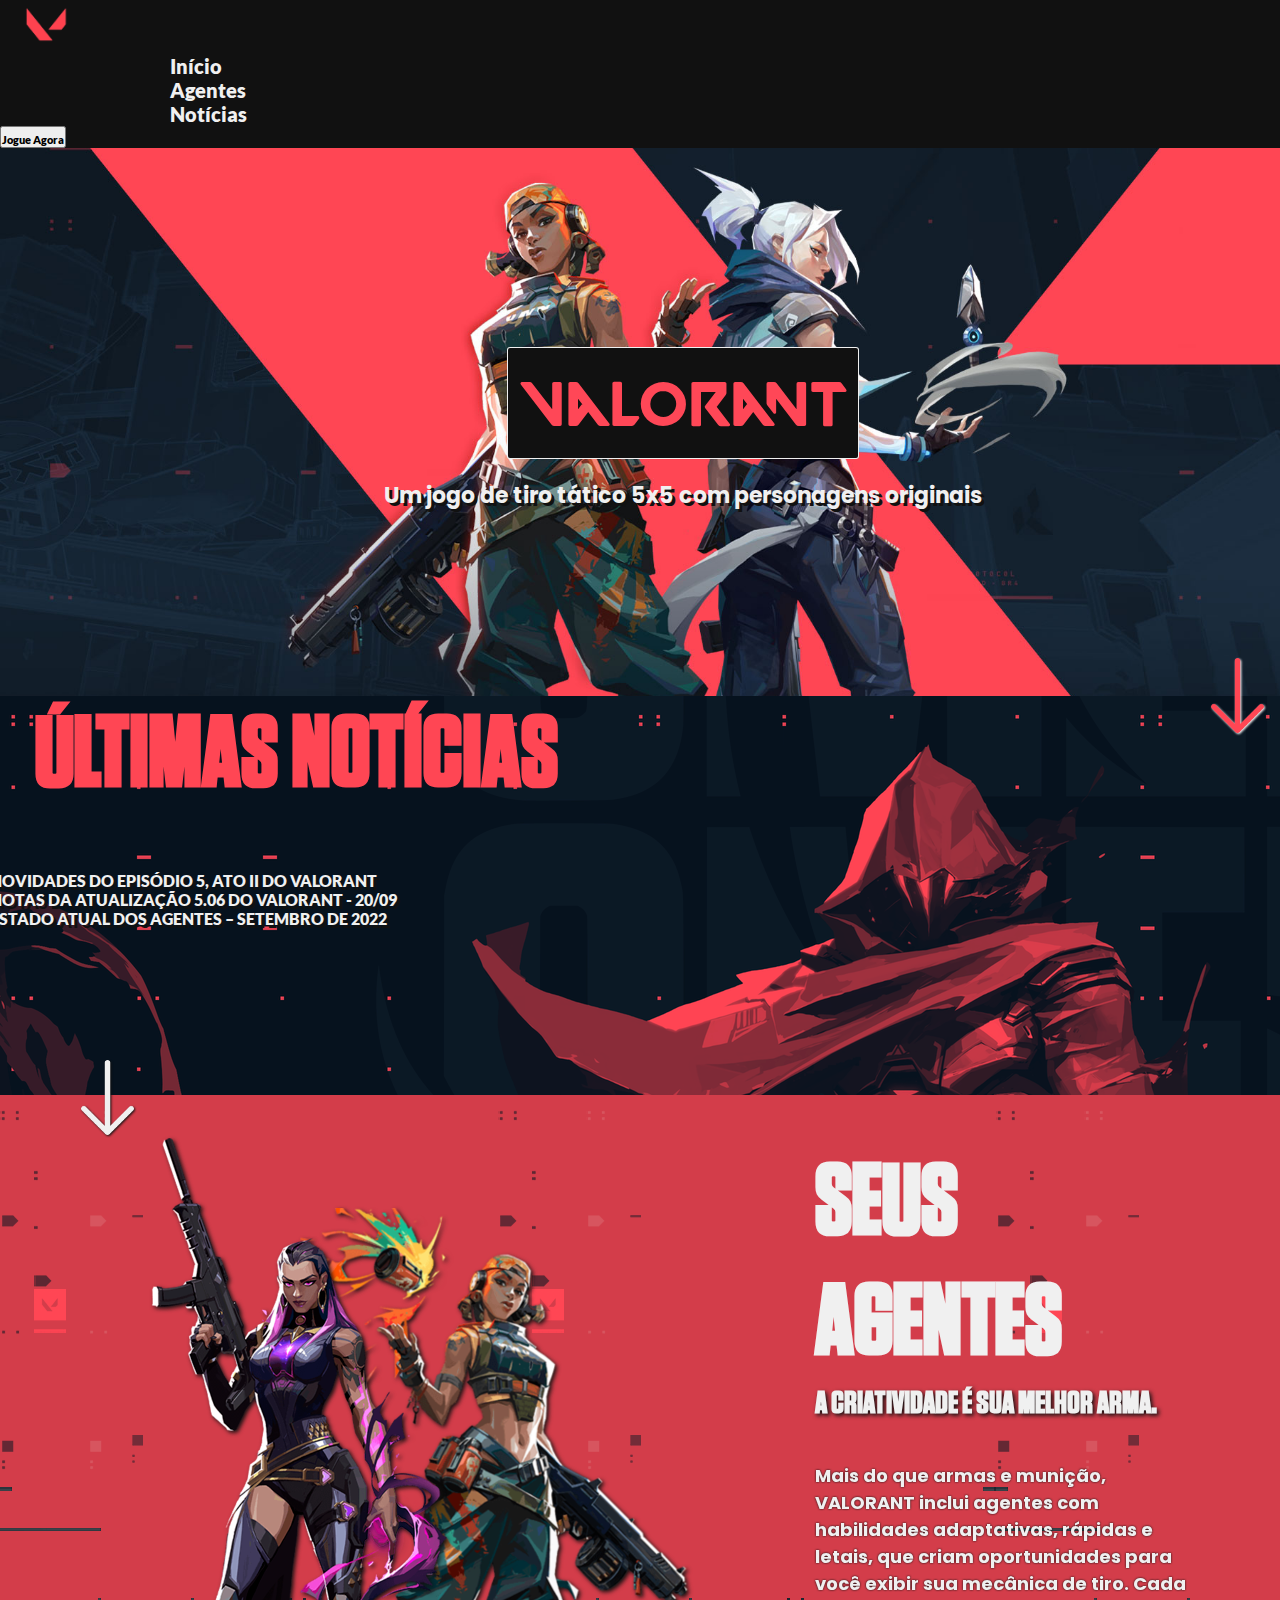
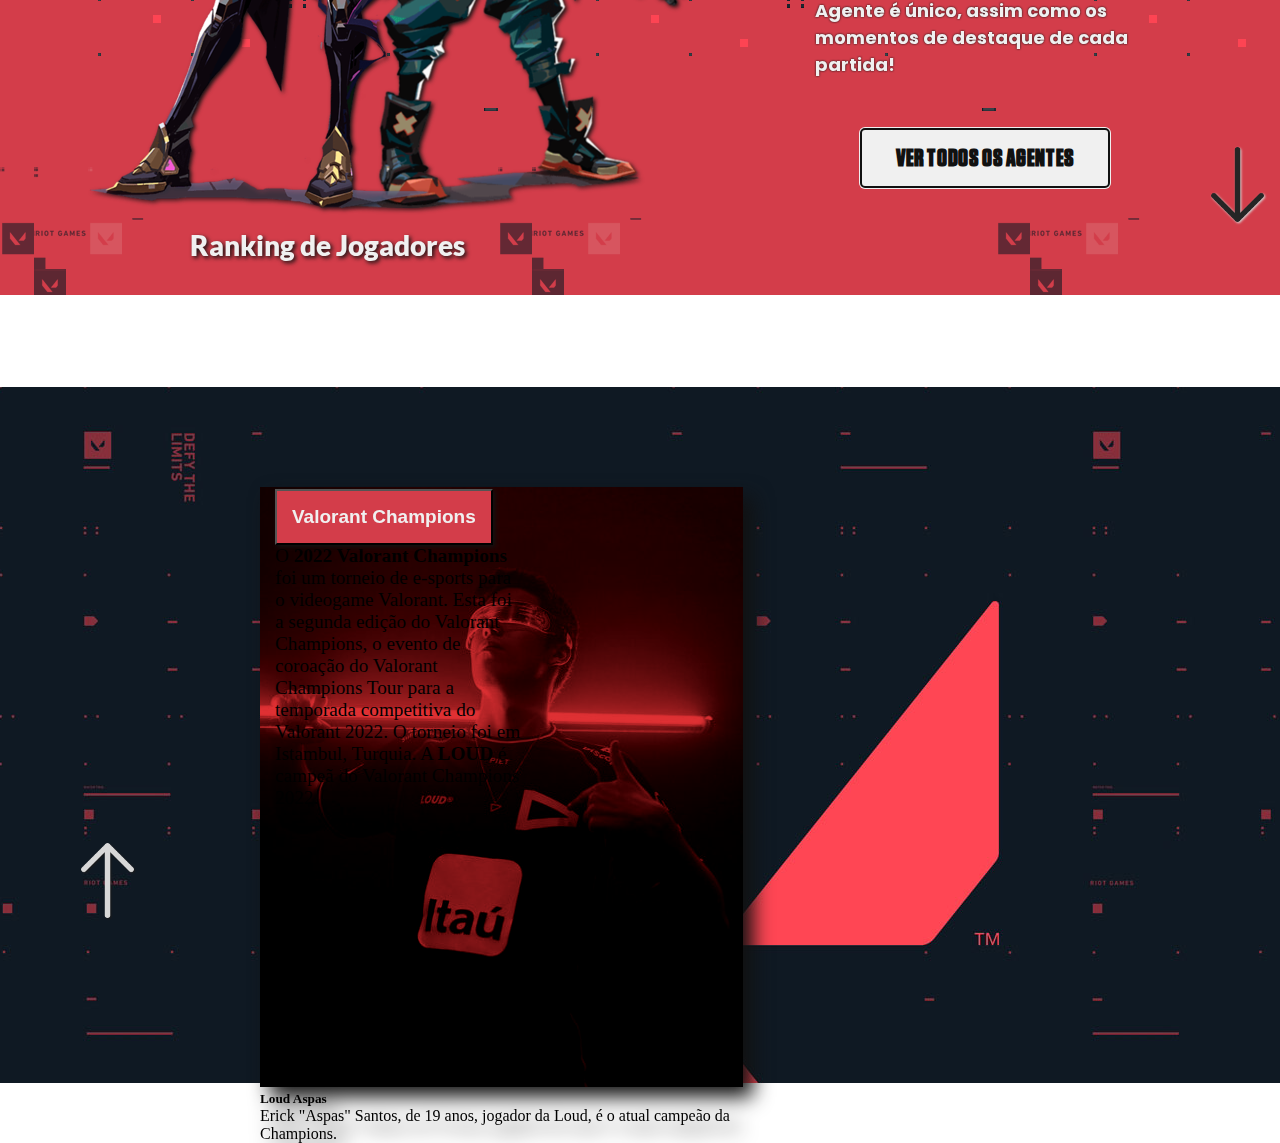
==== index.html @ d1edda24 "poggers" ====
<!DOCTYPE html>
<html lang="en">
<head>
    <meta charset="UTF-8">
    <meta http-equiv="X-UA-Compatible" content="IE=edge">
    <meta name="viewport" content="width=device-width, initial-scale=1.0">
    <link href="css/style.css" rel="stylesheet">
    <link href="https://cdn.jsdelivr.net/npm/bootstrap@5.0.0-beta3/dist/css/bootstrap.min.css" rel="stylesheet" integrity="sha384-eOJMYsd53ii+scO/bJGFsiCZc+5NDVN2yr8+0RDqr0Ql0h+rP48ckxlpbzKgwra6" crossorigin="anonymous">
	<link rel="icon" type="image/x-icon" href="assets/ico.ico">
    <title>VALORANT</title>
</head>
<body>
	<nav id="nav" class="navbar navbar-dark p-2">
		<a class="navbar-brand" href="sobre.html">
		  <img src="assets/logo.png" height="50" class="d-inline-block align-top" alt="">
		</a>
    <ul class="nav justify-content-center nav-pills">
      <li><a href="index.html">Início</a></li>
      <li><a href="agents.html">Agentes</a></li>
      <li><a href="#invisible" id="back">Notícias</a></li>
    </ul>
    <a class="game" href="https://playvalorant.com/pt-br/">
      <button class="btn btn-danger navbar-btn"><h5>Jogue Agora</h5></button>
    </a>
  </div>
	</nav>
  <div class="thumb">
    <div class="title-caption d-none d-md-block">
      <h1>Valorant</h1>
      <h3>Um jogo de tiro tático 5x5 com personagens originais</h3>
      <a href="#invisible"><img class="img" src="assets/seta.png" alt="..."></a>
    </div>
  </div>

  <div id="invisible"></div>

  <div id="start">
    <h1>ÚLTIMAS NOTÍCIAS</h1>

    <div class="container">
        <div class="row align-items-center">
          <a href="https://playvalorant.com/pt-br/news/game-updates/novidades-do-episodio-5-ato-ii-do-valorant/" id="n1" class="col m-3"></a>
          <a href="https://playvalorant.com/pt-br/news/game-updates/notas-da-atualizacao-5-06-do-valorant/" id="n2" class="col m-3"></a>
          <a href="https://playvalorant.com/pt-br/news/dev/estado-atual-dos-agentes-setembro-de-2022/" id="n3" class="col m-3"></a>
        </div>
        <div class="row align-items-center">
          <div id="t1" class="col m-3"><h3>NOVIDADES DO EPISÓDIO 5, ATO II DO VALORANT</h3></div>
          <div id="t2" class="col m-3"><h3>NOTAS DA ATUALIZAÇÃO 5.06 DO VALORANT - 20/09</h3></div>
          <div id="t3" class="col m-3"><h3>ESTADO ATUAL DOS AGENTES – SETEMBRO DE 2022</h3></div>
        </div>

    <div id="fire">
      <!-- <a href="description.html"><img src="./assets/vandal2.png"></a> -->
    </div>
  </div>

  <div class="agents">
    <div class="tb">
      <h4>Ranking de Jogadores</h4>
    </div>
    <div id="back">
      <div class="container">
        <div class="rounded-5">
          <table class="table rounded-5 table-striped table-hover table-light align-middle mb-0 text-dark">
            <thead class="bg-dark text-dark">
              <tr>
                <th>Player ID</th>
                <th>Agente</th>
                <th>Posição</th>
              </tr>
            </thead>
            <tbody>
              <tr>
                <td>
                  <div class="d-flex align-items-center">
                    <img
                         src="./assets/jetticon.png"
                         alt=""
                         style="width: 45px; height: 45px"
                         class="rounded-circle"
                         />
                    <div class="ms-3">
                      <p class="fw-bold mb-1">Loud Aspas</p>
                      <p class="text-muted mb-0">Erick Santos</p>
                    </div>
                  </div>
                </td>
                <td>
                  <p class="fw-bold mb-1">Jett</p>
                  <p class="text-muted mb-0">Duelista</p>
                </td>
                <td>
                  <p class="fw-bold mb-1">#1</p>
                </td>
              </tr>
              <tr>
                <td>
                  <div class="d-flex align-items-center">
                    <img
                         src="./assets/reynaicon.webp"
                         class="rounded-circle"
                         alt=""
                         style="width: 45px; height: 45px"
                         />
                    <div class="ms-3">
                      <p class="fw-bold mb-1">Loud Sacy</p>
                      <p class="text-muted mb-0">Gustavo Rossi</p>
                    </div>
                  </div>
                </td>
                <td>
                  <p class="fw-bold mb-1">Reyna</p>
                  <p class="text-muted mb-0">Duelista</p>
                </td>
                <td>
                  <p class="fw-bold mb-1">#2</p>
                </td>
              </tr>
              <tr>
                <td>
                  <div class="d-flex align-items-center">
                    <img
                         src="./assets/razeicon.jpg"
                         class="rounded-circle"
                         alt=""
                         style="width: 45px; height: 45px"
                         />
                    <div class="ms-3">
                      <p class="fw-bold mb-1">C9 Blackoutz</p>
                      <p class="text-muted mb-0">Patrick Garcia</p>
                    </div>
                  </div>
                </td>
                <td>
                  <p class="fw-bold mb-1">Raze</p>
                  <p class="text-muted mb-0">Duelista</p>
                </td>
                <td>
                  <p class="fw-bold mb-1">#3</p>
                </td>
              </tr>
              <tr>
                <td>
                  <div class="d-flex align-items-center">
                    <img
                         src="./assets/chamber.webp"
                         alt=""
                         style="width: 45px; height: 45px"
                         class="rounded-circle"
                         />
                    <div class="ms-3">
                      <p class="fw-bold mb-1">MasterXD</p>
                      <p class="text-muted mb-0">Gabriel Master</p>
                    </div>
                  </div>
                </td>
                <td>
                  <p class="fw-bold mb-1">Chamber</p>
                  <p class="text-muted mb-0">Sentinela</p>
                </td>
                <td>
                  <p class="fw-bold mb-1">#4</p>
                </td>
              </tr>
              <tr>
                <td>
                  <div class="d-flex align-items-center">
                    <img
                         src="./assets/omenicon.webp"
                         alt=""
                         style="width: 45px; height: 45px"
                         class="rounded-circle"
                         />
                    <div class="ms-3">
                      <p class="fw-bold mb-1">Loud pANcada</p>
                      <p class="text-muted mb-0">Bryan Luna</p>
                    </div>
                  </div>
                </td>
                <td>
                  <p class="fw-bold mb-1">Omen</p>
                  <p class="text-muted mb-0">Controlador</p>
                </td>
                <td>
                  <p class="fw-bold mb-1">#5</p>
                </td>
              </tr>
            </tbody>
          </table>
        </div>
      </div>
    </div>
    
    <div id="back2">
      <div id="backcolor">
        <a href="#back2"><img class="img2" src="assets/seta2.png" alt=".."></a>
      <h1>SEUS<br>AGENTES</h1>
      <h3>A CRIATIVIDADE É SUA MELHOR ARMA.</h3>
      <h5>Mais do que armas e munição, VALORANT inclui agentes com habilidades adaptativas, rápidas e letais, que criam oportunidades para você exibir sua mecânica de tiro. Cada Agente é único, assim como os momentos de destaque de cada partida!</h5>
      <a href="agents.html"><button class="btn2" href="agents.html"><h4>VER TODOS OS AGENTES</h4></button></a>
      <div id="reyna"><img src="assets/reyna.png"></div>
      <div id="raze"><img src="assets/raze.png"></div>
      <a href="#nav"><img class="img3" src="assets/seta3.png" alt="..."></a>
      <a href="#gamers"><img class="img4" src="assets/seta2.png" alt="..."></a>
      </div>
    </div>
  </div>
</div>

  <div id="gamers">
    <div class="row row-cols-1 row-cols-md-3 mx-auto">
      <div id="p1" class="col">
        <div class="card h-100">
          <img src="assets/aspas.jpg" class="card-img-top" alt="...">
          <div class="card-body">
            <h5 class="card-title">Loud Aspas</h5>
            <p class="card-text">Erick <span class="text-danger fw-bold">"Aspas"</span> Santos, de 19 anos, jogador da Loud, é o atual campeão da Champions.</p>
          </div>
        </div>
      </div>
      <div class="row row-cols-1 row-cols-md-2 mx-auto">
        <div id="p3" class="col">
          <div class="card h-100">
            <img src="./assets/black.jpg" class="card-img-top" alt="...">
            <div class="card-body">
              <h5 class="card-title">C9 Blackoutz</h5>
              <p class="card-text">Patrick <span class="text-danger fw-bold">"Blackoutz"</span> Garcia, de 24 anos, jogador da C9, é ex pro-player de Fortnite.</p>
            </div>
          </div>
        </div>
      </div>
      <div class="row row-cols-1 row-cols-md-2">
        <div id="p2" class="col">
          <div class="card h-100">
            <img src="./assets/sacy.jpg" class="card-img-top" alt="...">
            <div class="card-body">
              <h5 class="card-title">Loud Sacy</h5>
              <p class="card-text">Gustavo <span class="text-danger fw-bold">"Sacy"</span> Rossi, de 24 anos, jogador da Loud, é o atual campeão da Champions.</p>
            </div>
          </div>
        </div>
      </div>
    </div>
    <div class="accordion" id="accordionPanels">
      <div class="accordion-item bg-danger">
        <h2 class="accordion-header" id="panelsStayOpen-headingOne">
          <button class="accordion-button" id="button_accordion" type="button" data-bs-toggle="collapse" data-bs-target="#panelsStayOpen-collapseOne" aria-expanded="true" aria-controls="panelsStayOpen-collapseOne">
            Valorant Champions
          </button>
        </h2>
        <div id="panelsStayOpen-collapseOne" class="accordion-collapse collapse bg-dark text-light" aria-labelledby="panelsStayOpen-headingOne">
          <div class="accordion-body">
            <p>O <strong>2022 Valorant Champions</strong> foi um torneio de e-sports para o videogame Valorant. Esta foi a segunda edição do Valorant Champions, o evento de coroação do Valorant Champions Tour para a temporada competitiva do Valorant 2022. O torneio foi em Istambul, Turquia. A <strong>LOUD</strong> é campeã do Valorant Champions 2022.</p>
          </div>
        </div>
      </div>
    </div>
  </div>
    <script src="https://ajax.googleapis.com/ajax/libs/jquery/3.6.0/jquery.min.js"></script>
    <script src="https://cdn.jsdelivr.net/npm/@popperjs/core@2.9.1/dist/umd/popper.min.js" integrity="sha384-SR1sx49pcuLnqZUnnPwx6FCym0wLsk5JZuNx2bPPENzswTNFaQU1RDvt3wT4gWFG" crossorigin="anonymous"></script>
    <script src="https://cdn.jsdelivr.net/npm/bootstrap@5.0.0-beta3/dist/js/bootstrap.min.js" integrity="sha384-j0CNLUeiqtyaRmlzUHCPZ+Gy5fQu0dQ6eZ/xAww941Ai1SxSY+0EQqNXNE6DZiVc" crossorigin="anonymous"></script>
</body>
</html>
---- css/style.css ----
@import url('https://fonts.googleapis.com/css2?family=Poppins:wght@100;200;300;400;500;600;700;800;900&display=swap');

*
{
    margin:0;
    padding:0;
    box-sizing: border-box;
}

html
{
    scroll-behavior: smooth;
}

body
{
    overflow-x: hidden;
    height: 1080px;
}

@font-face {
    font-family: valorant;
    src: url(../fonts/valorant/ValorantFont.ttf);
}

@font-face {
    font-family: Tungsten-Bold;
    src: url(../fonts/TungstenBold.ttf)
}

@font-face {
    font-family: Lato-Black;
    src: url(../fonts/Lato/Lato-Black.ttf)
}

.navbar
{
    background-color: rgb(17, 17, 17);
}

.nav
{
    margin-right: 120px;
}

.nav li a
{
    text-align: center;
    text-decoration: none;
    color: #f0f0f0;
    margin-left: 170px;
    font-size: 20px;
    font-family: Lato-Black, sans-serif;
    transition: 0.3;
}

.nav li a:hover
{
    color: hsla(355, 100%, 64%, 1);
}

.nav
{
    margin-right: 70px;
}

.navbar-brand img
{
    position: relative;
    margin-left: 15px;
    top: 1px;
}

.btn
{
    margin-right: 15px;
}

.game button h5
{
    font-family: Lato-Black;
    margin-top: 5px;
    text-align: center;
}

.thumb
{
    background-image: url(../assets/thumb.jpg);
    background-size: cover;
    background-repeat: no-repeat;
    background-position-x: 0px;
    width: 1920px;
    height: 1080px;
}

.title-caption h1
{
    position: relative;
    color: hsla(355, 100%, 64%, 1);
    font-family: valorant, sans-serif;
    text-align: center;
    margin: auto;
    font-size: 100px;
    width: 600px;
    height: 150px;
    line-height: 170px;
    top: 320px;
    box-shadow: 0px 0px 0px 1px #f0f0f0;
    background-color: rgb(17, 17, 17);
    transition: 0.3s;
    border-radius: 2px;
}

.title-caption h1:hover
{
   transform: translateY(-10px);
   filter: drop-shadow(10px 10px 5px rgb(53, 5, 6));
   color: #f0f0f0;
}

.title-caption h3
{
    position: relative;
    color: #f0f0f0;
    font-family: 'Poppins', sans-serif;
    text-align: center;
    margin: auto;
    font-weight: bolder;
    font-size: 22px;
    top: 290px;
    line-height: 125px;
    transition: 0.3s;
    text-shadow: 3px 3px rgb(17, 17, 17);
}

.title-caption h3:hover
{
    transform: translateY(-5px);
}

.img
{
    position: relative;
    width: 75px;
    height: 75px;
    left: 1745px;
    top: 510px;
    z-index: 1;
    transition: 0.3s;
    filter: drop-shadow(1px 1px 1px rgb(255, 255, 255));
}

.img:hover
{
    transform: translateY(-5px);
    filter: invert(0.4);
}

#invisible
{
    position: relative;
    top: -360px;
}

#start
{
    position: relative;
    width: 1920px;
    height: 800px;
    background-image: url(../assets/back.png);
    top: -260px;
}

#start h1
{
    font-family: Tungsten-Bold, sans-serif;
    font-size: 100px;
    color: rgb(255, 70, 84);
    margin-left: 35px;
}

#start .container .row #n1
{
    position: relative;
    background-image: url(../assets/new1.webp);
    background-repeat: no-repeat;
    border-radius: 5px; 
    top: 155px;
    width: 365px;
    height: 205px;
    transition: 0.5s;
}

#start .container .row #n1:hover
{
    transform: translateY(-10px);
    -webkit-filter: invert(40%) grayscale(100%) brightness(40%) sepia(100%) hue-rotate(-50deg) saturate(400%) contrast(2);
    filter: grayscale(100%) brightness(40%) sepia(100%) hue-rotate(-50deg) saturate(600%) contrast(1.1);
}

#start .container .row #t1 h3
{
    position: relative;
    font-family: Lato-Black, sans-serif;
    font-size: 16px;
    font-weight: bolder;
    text-align: left;
    color: #f0f0f0;
    margin-left: -10px;
    top: 135px;
    text-shadow: 3px 3px rgb(17, 17, 17);
    transition: 0.5s;
} 

#start .container .row #t1 h3:hover
{
    transform: translateY(-5px);
}

#start .container .row #n2
{
    position: relative;
    background-image: url(../assets/new2.webp);
    background-repeat: no-repeat;
    border-radius: 5px; 
    top: 155px;
    width: 365px;
    height: 205px;
    transition: 0.5s;
}

#start .container .row #n2:hover
{
    transform: translateY(-10px);
    -webkit-filter: invert(40%) grayscale(100%) brightness(40%) sepia(100%) hue-rotate(-50deg) saturate(400%) contrast(2);
    filter: grayscale(100%) brightness(40%) sepia(100%) hue-rotate(-50deg) saturate(600%) contrast(1.1);
}

#start .container .row #t2 h3
{
    position: relative;
    font-family: Lato-Black, sans-serif;
    font-size: 16px;
    font-weight: bolder;
    text-align: left;
    color: #f0f0f0;
    margin-left: -10px;
    top: 145px;
    text-shadow: 3px 3px rgb(17, 17, 17);
    transition: 0.5s;
}

#start .container .row #t2 h3:hover
{
    transform: translateY(-5px);
}

#start .container .row #n3
{
    position: relative;
    background-image: url(../assets/new3.webp);
    background-repeat: no-repeat;
    border-radius: 5px; 
    top: 155px;
    width: 365px;
    height: 205px;
    transition: 0.5s;
}

#start .container .row #n3:hover
{
    transform: translateY(-10px);
    -webkit-filter: invert(40%) grayscale(100%) brightness(40%) sepia(100%) hue-rotate(-50deg) saturate(400%) contrast(2);
    filter: grayscale(100%) brightness(40%) sepia(100%) hue-rotate(-50deg) saturate(600%) contrast(1.1);
}

#start .container .row #t3 h3
{
    position: relative;
    font-family: Lato-Black, sans-serif;
    font-size: 16px;
    font-weight: bolder;
    text-align: left;
    color: #f0f0f0;
    margin-left: -10px;
    top: 135px;
    text-shadow: 3px 3px rgb(17, 17, 17);
    transition: 0.5s;
}

#start .container .row #t3 h3:hover
{
    transform: translateY(-5px);
}

#fire
{
    position: relative;
    top: 100px;
    left: 775px;
    width: 50px;
    height: 50px;
    filter: drop-shadow(2px 2px 2px rgb(255, 70, 84));
    transition: 0.5s;
    z-index: 1;
}

#fire:hover
{
    transform: translateY(-10px);
    filter: drop-shadow(2px 2px 2px rgb(255, 255, 255));
}

.agents
{
    height: 0px;
}

.agents #back2
{
    position: relative; 
    height: 800px;
    background-color: #d33d4a;
    top: -100px;
}

.agents #back2 #backcolor
{
    background-image: url(../assets/backicons.png);
    background-position-y: -150px;
    height: 800px;
    z-index: 1;
}

.img2
{
    position: relative;
    width: 75px;
    height: 75px;
    left: 70px;
    top: -35px;
    z-index: 5;
    transition: 0.3s;
    filter: drop-shadow(1px 1px 1px rgb(17, 17, 17));
}

.img2:hover
{
    transform: translateY(-5px);
    filter: invert(0.4);
}

.agents #back2 h1
{
    position: relative;
    font-family: Tungsten-Bold, sans-serif;
    font-size: 100px;
    left: 750px;
    top: 0px;
    text-align: left;
    color: #f0f0f0;
}

.agents #back2 h3
{
    position: relative;
    font-family: Tungsten-Bold, sans-serif;
    font-size: 32px;
    left: 785px;
    top: 22px;
    text-align: left;
    color: #f0f0f0;
    filter: drop-shadow(2px 2px 2px rgb(17,17,17));
}

.agents #back2 h5
{
    position: relative;
    font-family: 'Poppins', sans-serif;
    font-size: 18px;
    width: 380px;
    left: 785px;
    margin-top: 40px;
    top: 25px;
    text-align: left;
    color: #f0f0f0;
    filter: drop-shadow(0.8px 0.8px 0.8px rgb(17,17,17));
}

.agents #reyna
{
    position: relative;
    width: 0px;
    height: 0px;
    top: -600px;
    left: 50px;
    filter: drop-shadow(2px 2px 2px rgb(17,17,17));
    transition: 0.3s;
    z-index: 1;
    cursor: default;
}

.agents #raze
{
    position: relative;
    width: 0px;
    height: 0px;
    top: -530px;
    left: 300px;
    filter: drop-shadow(2px 2px 2px rgb(17,17,17));
    transition: 0.3s;
}

.agents .btn2
{
    position: relative;
    left: 830px;
    top: 75px;
    width: 250px;
    height: 60px;
    box-shadow: 0px 0px 0px 1px #f0f0f0;
    background-color: #f0f0f0;
    transition: 0.3s;
    border-radius: 5px;
    border: 2px solid rgb(17, 17, 17);
    transition: 0.5s;
}

.agents .btn2:hover
{
    background-color: rgb(17, 17, 17);
}

.agents .btn2 h4
{
    color: rgb(17,17,17);
    font-family: Tungsten-Bold, sans-serif;
    text-align: center;
    font-size: 25px;
    line-height: 55px;
    transition: 0.3s;
}

.agents .btn2 h4:hover
{
    color: #f0f0f0;
}

.agents .tb
{
    height: 0px;
}

.agents .tb h4
{
    position: relative;
    font-family: Lato-Black, sans-serif;
    font-size: 28px;
    left: 1370px;
    top: 420px;
    color: #f0f0f0;
    filter: drop-shadow(2px 2px 2px rgb(17,17,17));
    z-index: 1;
}

.img3
{
    position: relative;
    width: 75px;
    height: 75px;
    left: 1745px;
    top: 850px;
    z-index: 1;
    transition: 0.3s;
    filter: drop-shadow(1px 1px 1px rgb(255, 255, 255)) invert(0.9);
}

.img3:hover
{
    transform: translateY(-5px);
    filter: invert(0.4);
}

.agents #back .container
{
    position: relative;
    top: 495px;
    width: 500px;
    left: 560px;
    filter: drop-shadow(2px 0px 4px rgb(255, 255, 255));
    z-index: 1;
}

/* #gamers
{
    display: none;
}

#gamers .row #p1
{
    display: none;
}

#gamers .row #p2
{
    display: none;
}

.img4
{
    display: none;
} */

.img4
{
    display: flex;
    position: relative;
    width: 75px;
    height: 75px;
    left: 1745px;
    top: -40px;
    z-index: 1;
    transition: 0.3s;
    filter: drop-shadow(1px 1px 1px rgb(17, 17, 17)) invert(0.9);
}

.img4:hover
{
    transform: translateY(-5px);
    filter: invert(0.4);
}

#gamers
{
    display: flex;
    position: relative;
    background-image: url(../assets/backrank.jpg);
    background-position-x: center;
    background-position-y: -50px;
    width: 1920px;
    height: 800px;
    top: 500px;
}


#gamers .row #p1
{
    display: flex;
    position: relative;
    top: 145px;
    height: 540px;
    width: 375px;
    filter: drop-shadow(10px 10px 10px rgb(17, 17, 17));
    transition: all 0.5s;
    left: -100px;
}

#gamers .row #p1:hover
{
    transform: translateY(-10px);
}

#gamers .row #p2
{
    display: flex;
    position: relative;
    top: 145px;
    height: 540px;
    width: 400px;
    filter: drop-shadow(10px 10px 10px rgb(17, 17, 17));
    transition: all 0.5s;
    left: -100px;
}

#gamers .row #p2:hover
{
    transform: translateY(-10px);
}

#gamers .row #p3
{
    display: flex;
    position: relative;
    top: 145px;
    height: 540px;
    width: 400px;
    filter: drop-shadow(10px 10px 10px rgb(17, 17, 17));
    transition: all 0.5s;
    left: -100px;
}

#gamers .row #p3:hover
{
    transform: translateY(-10px);
}

#gamers .row #p1 img, #gamers .row #p2 img, #gamers .row #p3 img
{
    -webkit-filter: invert(40%) grayscale(100%) brightness(40%) sepia(100%) hue-rotate(-50deg) saturate(400%) contrast(2);
    filter: grayscale(100%) brightness(30%) sepia(100%) hue-rotate(-50deg) saturate(500%) contrast(1.2);
}

#gamers .row #p3 img
{
    -webkit-filter: invert(40%) grayscale(100%) brightness(40%) sepia(100%) hue-rotate(-50deg) saturate(400%) contrast(2);
    filter: grayscale(100%) brightness(30%) sepia(100%) hue-rotate(-50deg) saturate(1000%) contrast(1);
}

#gamers #accordionPanels
{
    position: relative;
    left: -200px;
    top: 150px;
    width: 250px;
    height: 100px;
}

#gamers #accordionPanels #button_accordion
{
    color: #f0f0f0;
    font-weight: bolder;
    background-color: #d33d4a;
    filter: drop-shadow(2px 2px 2px rgb(17, 17, 17));
    outline: none;
    font-size: 19px;
    padding: 15px;
}

#gamers #accordionPanels p
{
    font-size: 19.2px;
}

@media (max-width: 1680px)
{
.thumb
{
    width: 1366px;
    height: 768px;
}

.title-caption h1
{
    font-size: 60px;
    width: 350px;
    height: 110px;
    line-height: 125px;
    top: 200px;
}

.title-caption h3
{
    top: 175px;
}

.img
{
    left: 1200px;
    top: 275px;
    z-index: 1;
}

#invisible
{
    position: relative;
    top: -270px;
}

#start
{
    width: 1366px;
    height: 696px;
    top: -220px;
}

#start .container .row #n1, #start .container .row #n2  , #start .container .row #n3
{
    top: 75px;
}

#start .container .row #t1 h3, #start .container .row #t2 h3, #start .container .row #t3 h3
{
    top: 55px;
} 

.agents
{
    height: 0px;
}

.agents #back2
{
    top: -285px;
}

.agents #back .container
{
    top: 970px;
    width: 500px;
    left: -350px;
}

.agents .tb h4
{
    left: 190px;
    top: 905px;
    z-index: 1;
}

.agents #back2 h1
{
    left: 780px;
    top: -30px;
}

.agents #back2 h3
{
    left: 815px;
    top: -30px;
}

.agents #back2 h5
{
    width: 380px;
    left: 815px;
    margin-top: 40px;
    top: -30px;
}

.agents .btn2
{
    left: 860px;
    top: 20px;
    width: 250px;
    height: 60px;
}

.agents #reyna
{
    top: -630px;
}

.agents #raze
{
    top: -560px;
}

.img3
{
    left: 70px;
    top: 675px;
    z-index: 1;
    transition: 0.3s;
    filter: drop-shadow(1px 1px 1px rgb(255, 255, 255)) invert(0.9);
}

.img4
{
    display: flex;
    position: relative;
    width: 75px;
    height: 75px;
    left: 1200px;
    top: -100px;
    z-index: 1;
    transition: 0.3s;
    filter: drop-shadow(1px 1px 1px rgb(17, 17, 17)) invert(0.9);
}

.img4:hover
{
    transform: translateY(-5px);
    filter: invert(0.4);
}

#gamers
{
    display: flex;
    position: relative;
    background-image: url(../assets/backrank.jpg);
    background-position-x: center;
    width: 1366px;
    height: 696px;
    top: 375px;
}

#gamers .row #p1
{
    display: flex;
    position: relative;
    top: 100px;
    height: 535px;
    width: 350px;
    left: 260px;
    filter: drop-shadow(10px 10px 10px rgb(17, 17, 17));
    transition: all 0.5s;
}

#gamers .row #p1:hover
{
    transform: translateY(-10px);
} 

#gamers .row #p2
{
    display: none;
}

#gamers .row #p3
{
    display: none;
}

#gamers .row #p1 img, #gamers .row #p2 img
{
    -webkit-filter: invert(40%) grayscale(100%) brightness(40%) sepia(100%) hue-rotate(-50deg) saturate(400%) contrast(2);
    filter: grayscale(100%) brightness(30%) sepia(100%) hue-rotate(-50deg) saturate(500%) contrast(1.2);
}

#gamers #accordionPanels
{
    position: relative;
    left: -75px;
    top: 102px;
    width: 250px;
    height: 100px;
}

}
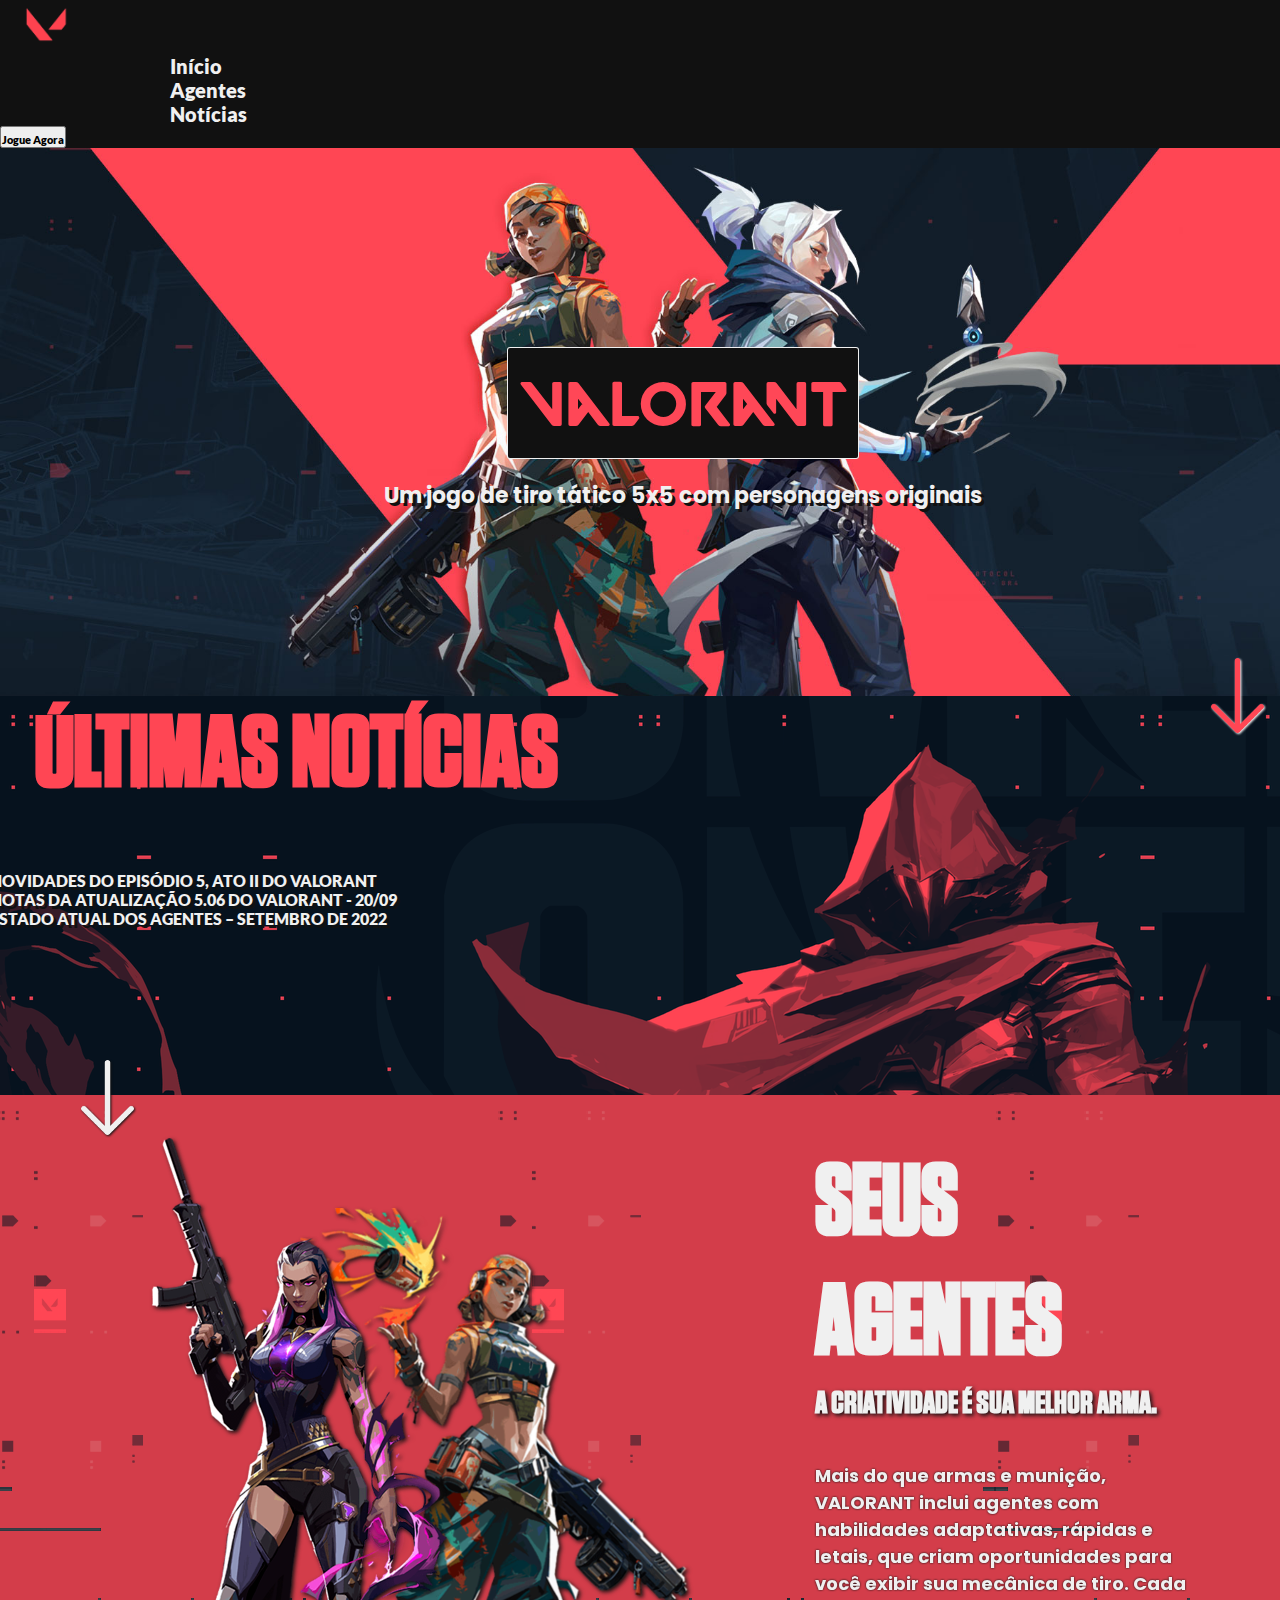
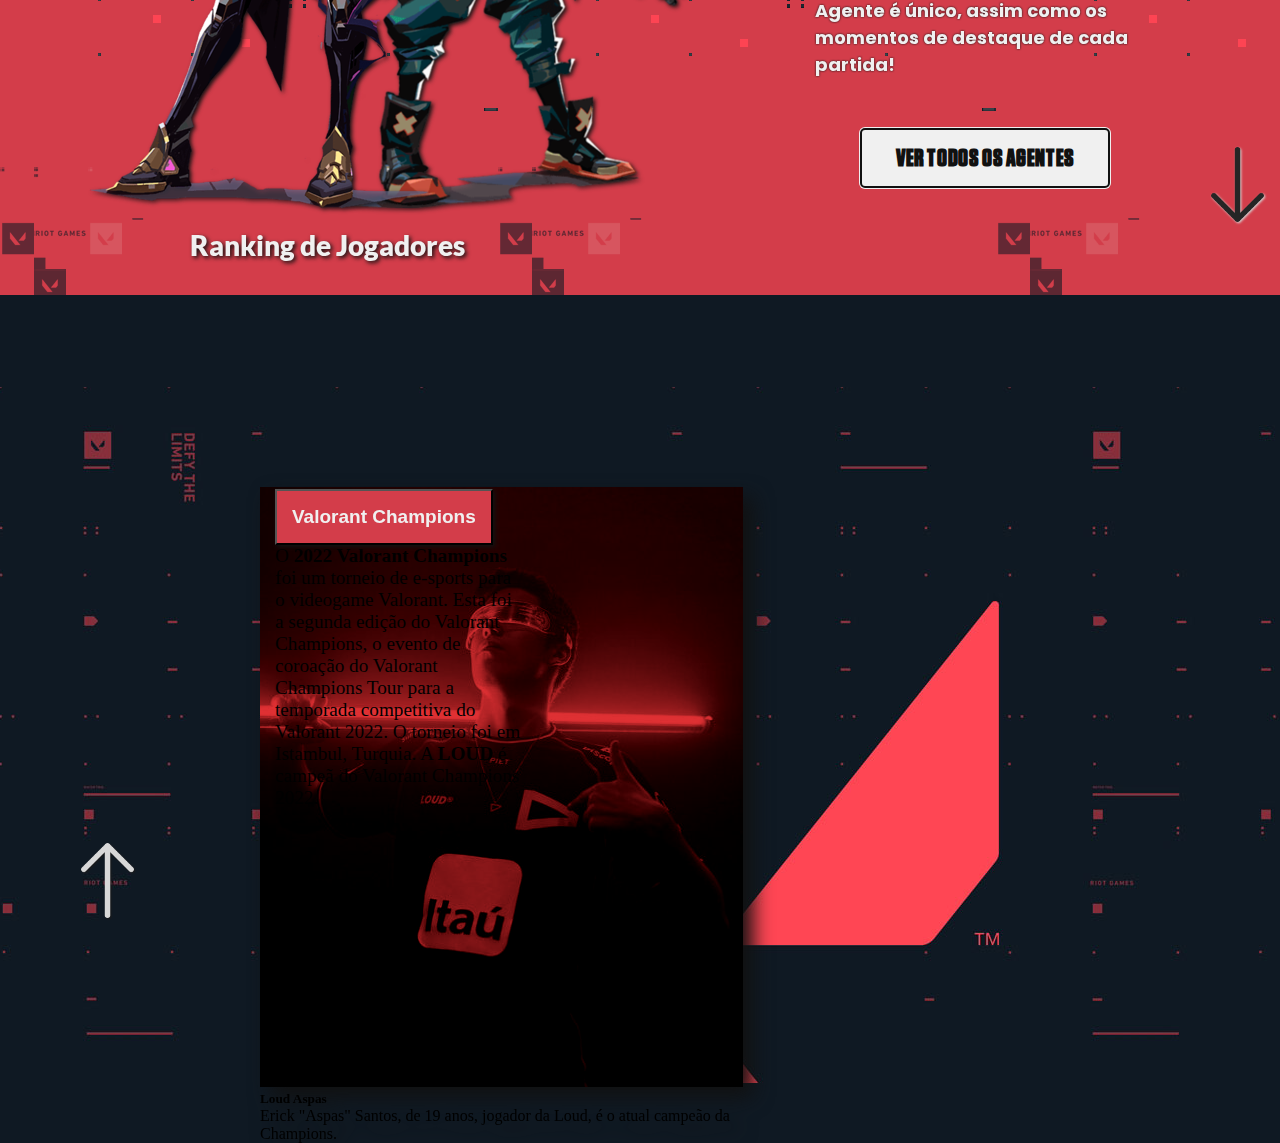
==== commit 4a3686b9: "Update index.html" ====
--- a/index.html
+++ b/index.html
@@ -11,7 +11,7 @@
 </head>
 <body>
 	<nav id="nav" class="navbar navbar-dark p-2">
-		<a class="navbar-brand" href="sobre.html">
+		<a class="navbar-brand" href="index.html">
 		  <img src="assets/logo.png" height="50" class="d-inline-block align-top" alt="">
 		</a>
     <ul class="nav justify-content-center nav-pills">
@@ -260,4 +260,4 @@
     <script src="https://cdn.jsdelivr.net/npm/@popperjs/core@2.9.1/dist/umd/popper.min.js" integrity="sha384-SR1sx49pcuLnqZUnnPwx6FCym0wLsk5JZuNx2bPPENzswTNFaQU1RDvt3wT4gWFG" crossorigin="anonymous"></script>
     <script src="https://cdn.jsdelivr.net/npm/bootstrap@5.0.0-beta3/dist/js/bootstrap.min.js" integrity="sha384-j0CNLUeiqtyaRmlzUHCPZ+Gy5fQu0dQ6eZ/xAww941Ai1SxSY+0EQqNXNE6DZiVc" crossorigin="anonymous"></script>
 </body>
-</html>+</html>
--- a/css/style.css
+++ b/css/style.css
@@ -10,6 +10,7 @@
 html
 {
     scroll-behavior: smooth;
+    background-color: #0f1923;
 }
 
 body
@@ -89,7 +90,7 @@
     background-size: cover;
     background-repeat: no-repeat;
     background-position-x: 0px;
-    width: 1920px;
+    /* width: 1920px; */
     height: 1080px;
 }
 
@@ -165,7 +166,7 @@
 #start
 {
     position: relative;
-    width: 1920px;
+    /* width: 1920px; */
     height: 800px;
     background-image: url(../assets/back.png);
     top: -260px;
@@ -537,7 +538,7 @@
     background-image: url(../assets/backrank.jpg);
     background-position-x: center;
     background-position-y: -50px;
-    width: 1920px;
+    /* width: 1920px; */
     height: 800px;
     top: 500px;
 }
@@ -826,4 +827,4 @@
     height: 100px;
 }
 
-}+}
